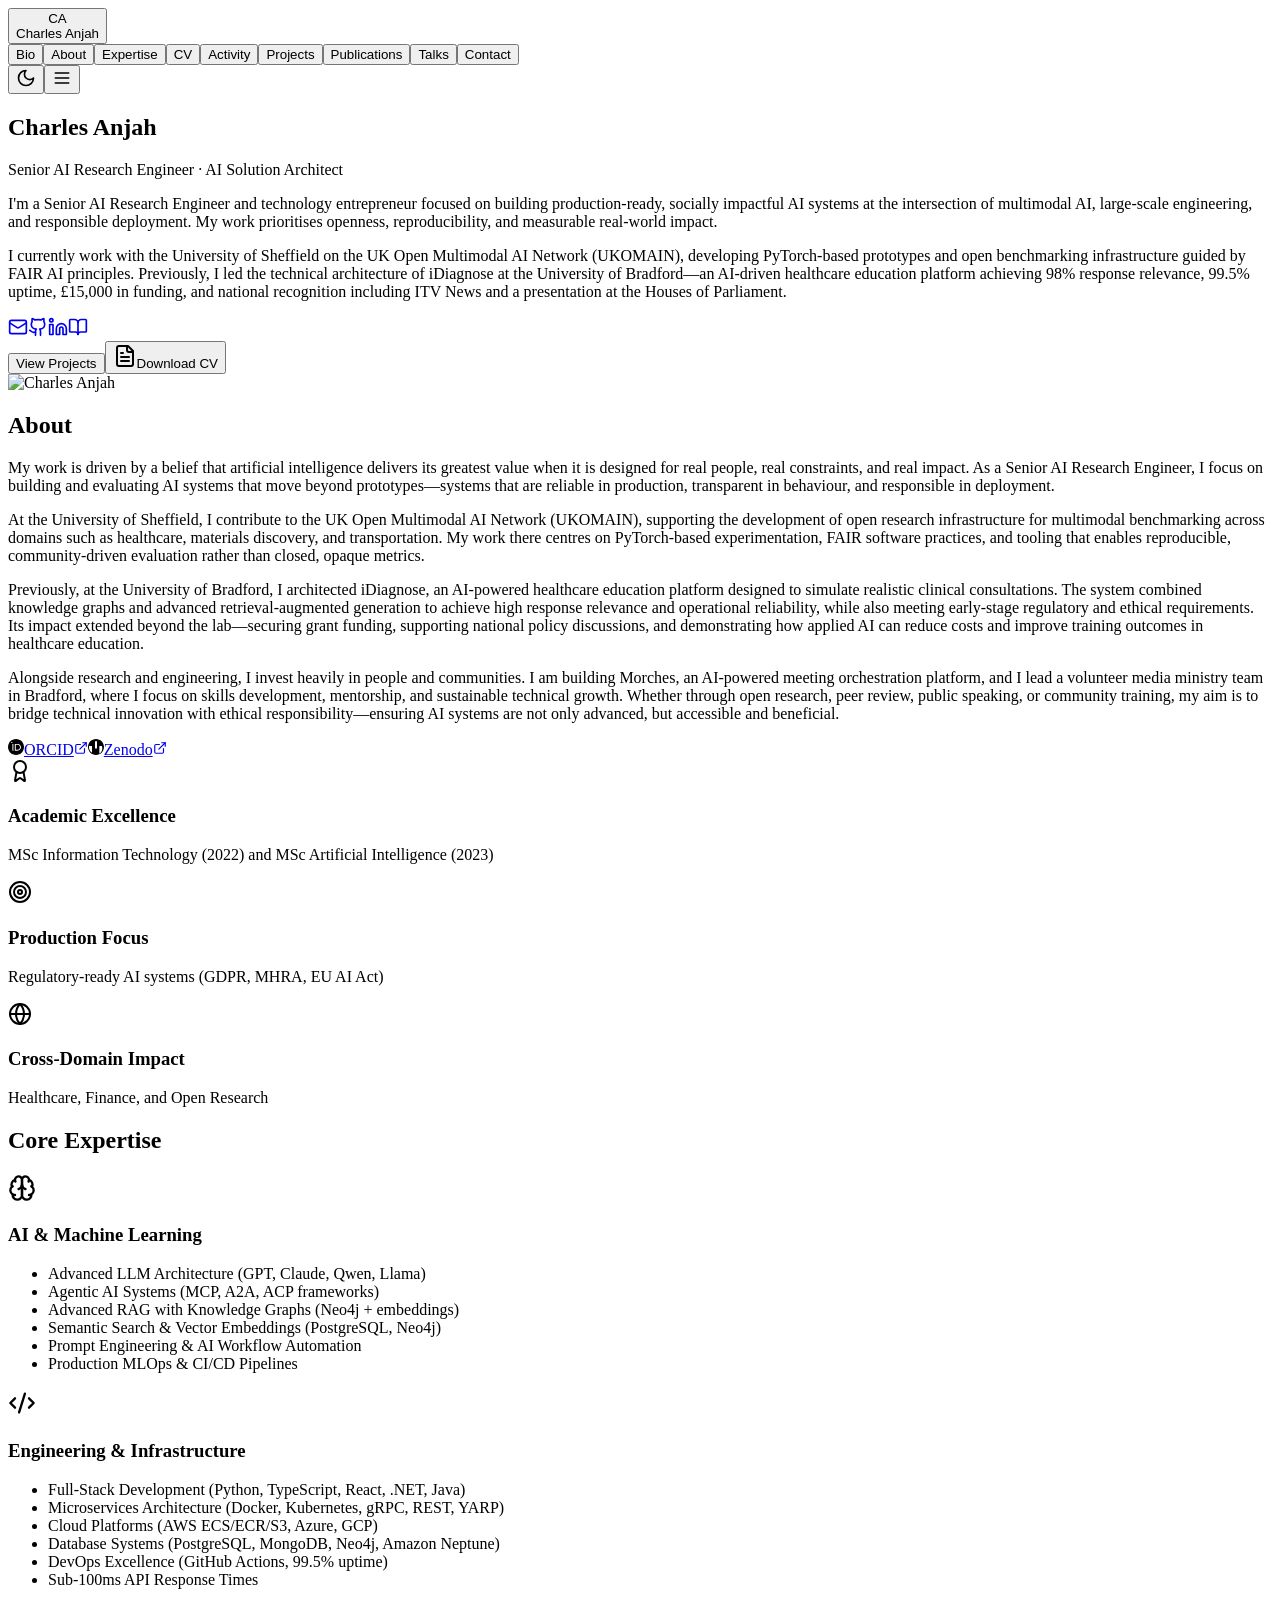
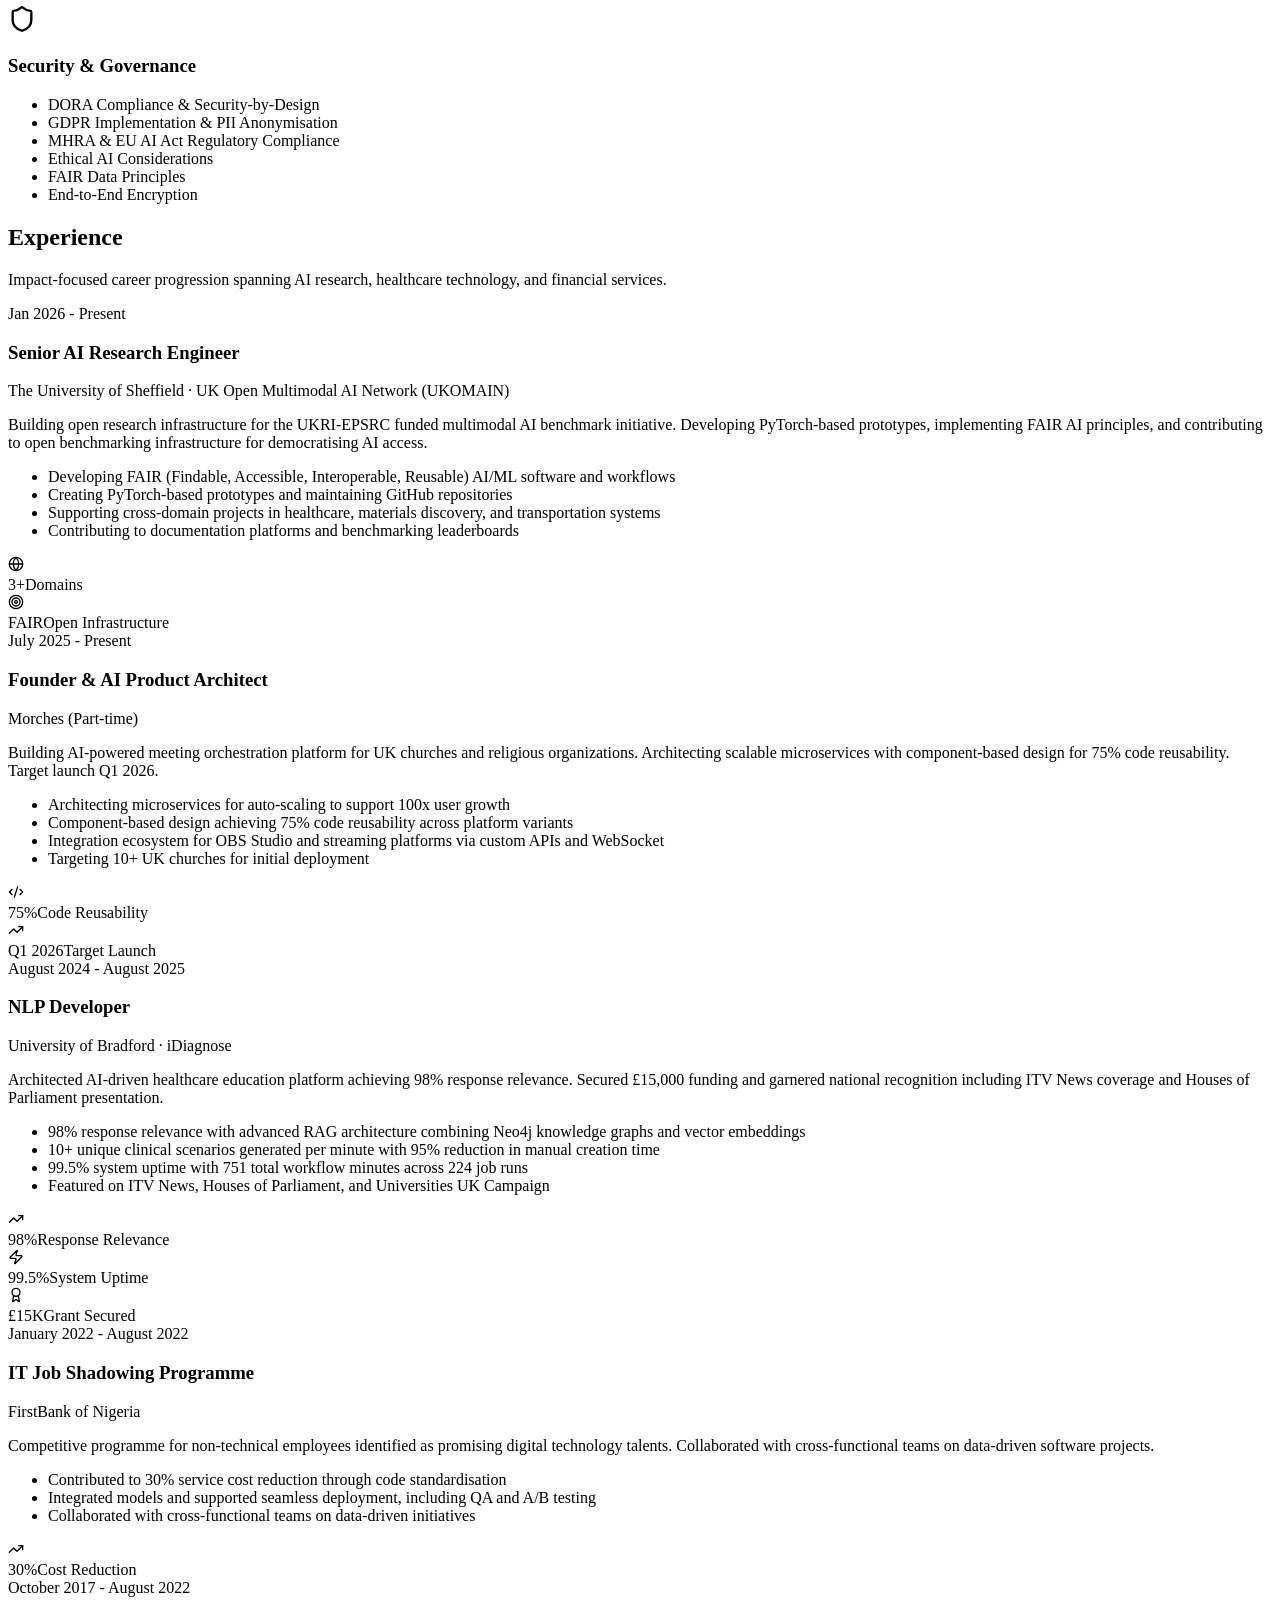
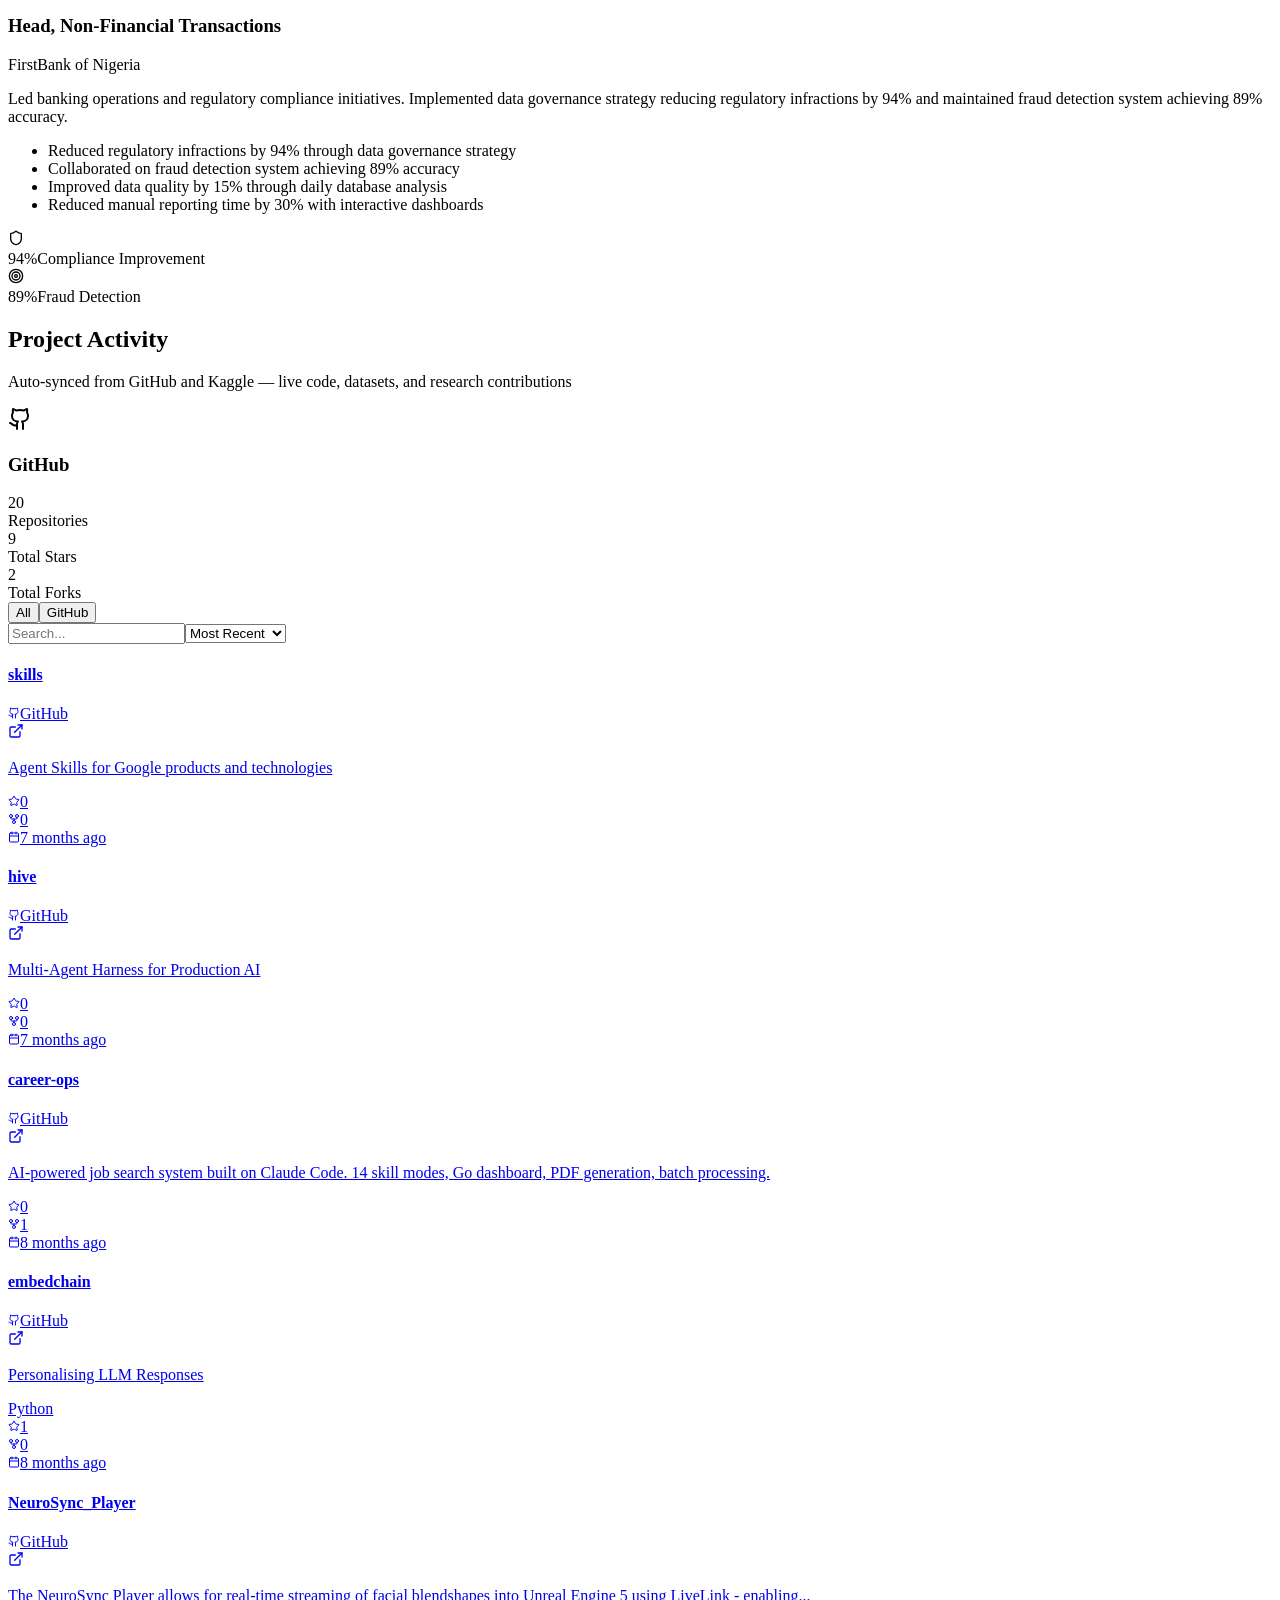
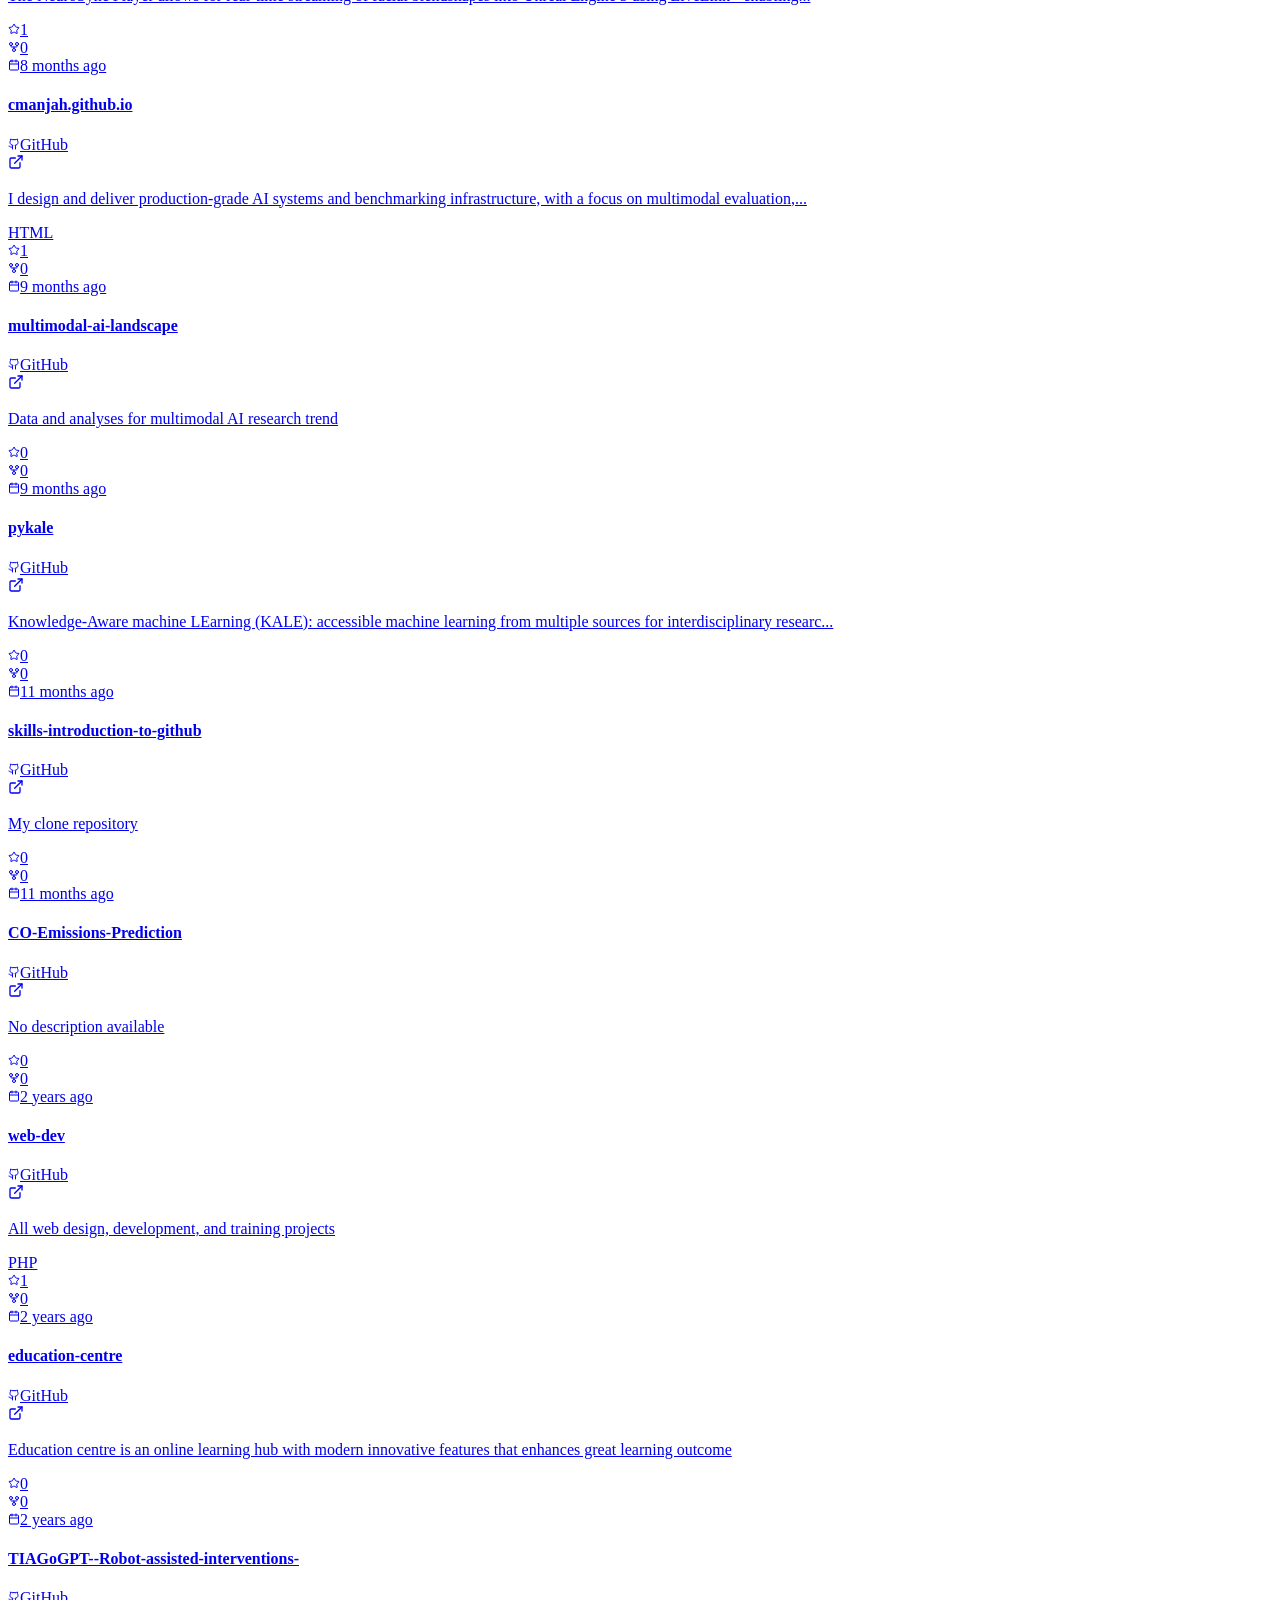
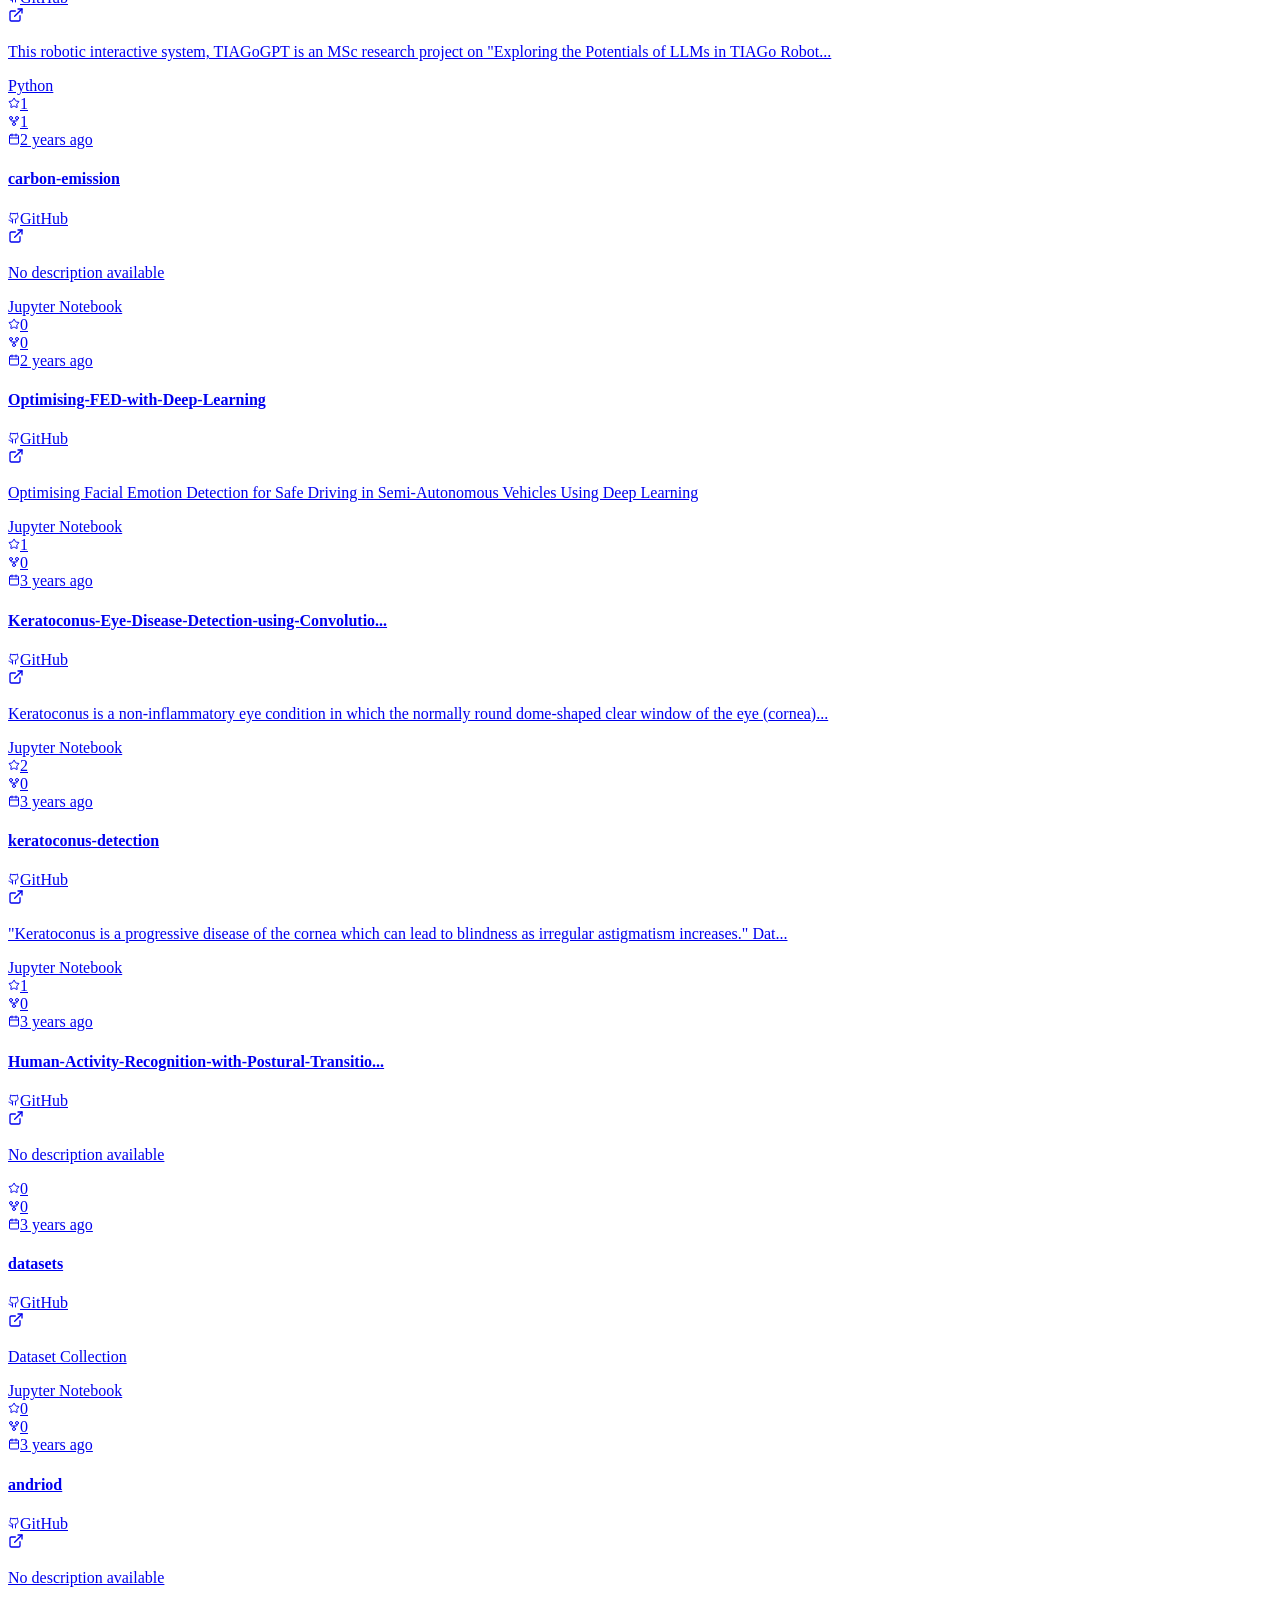
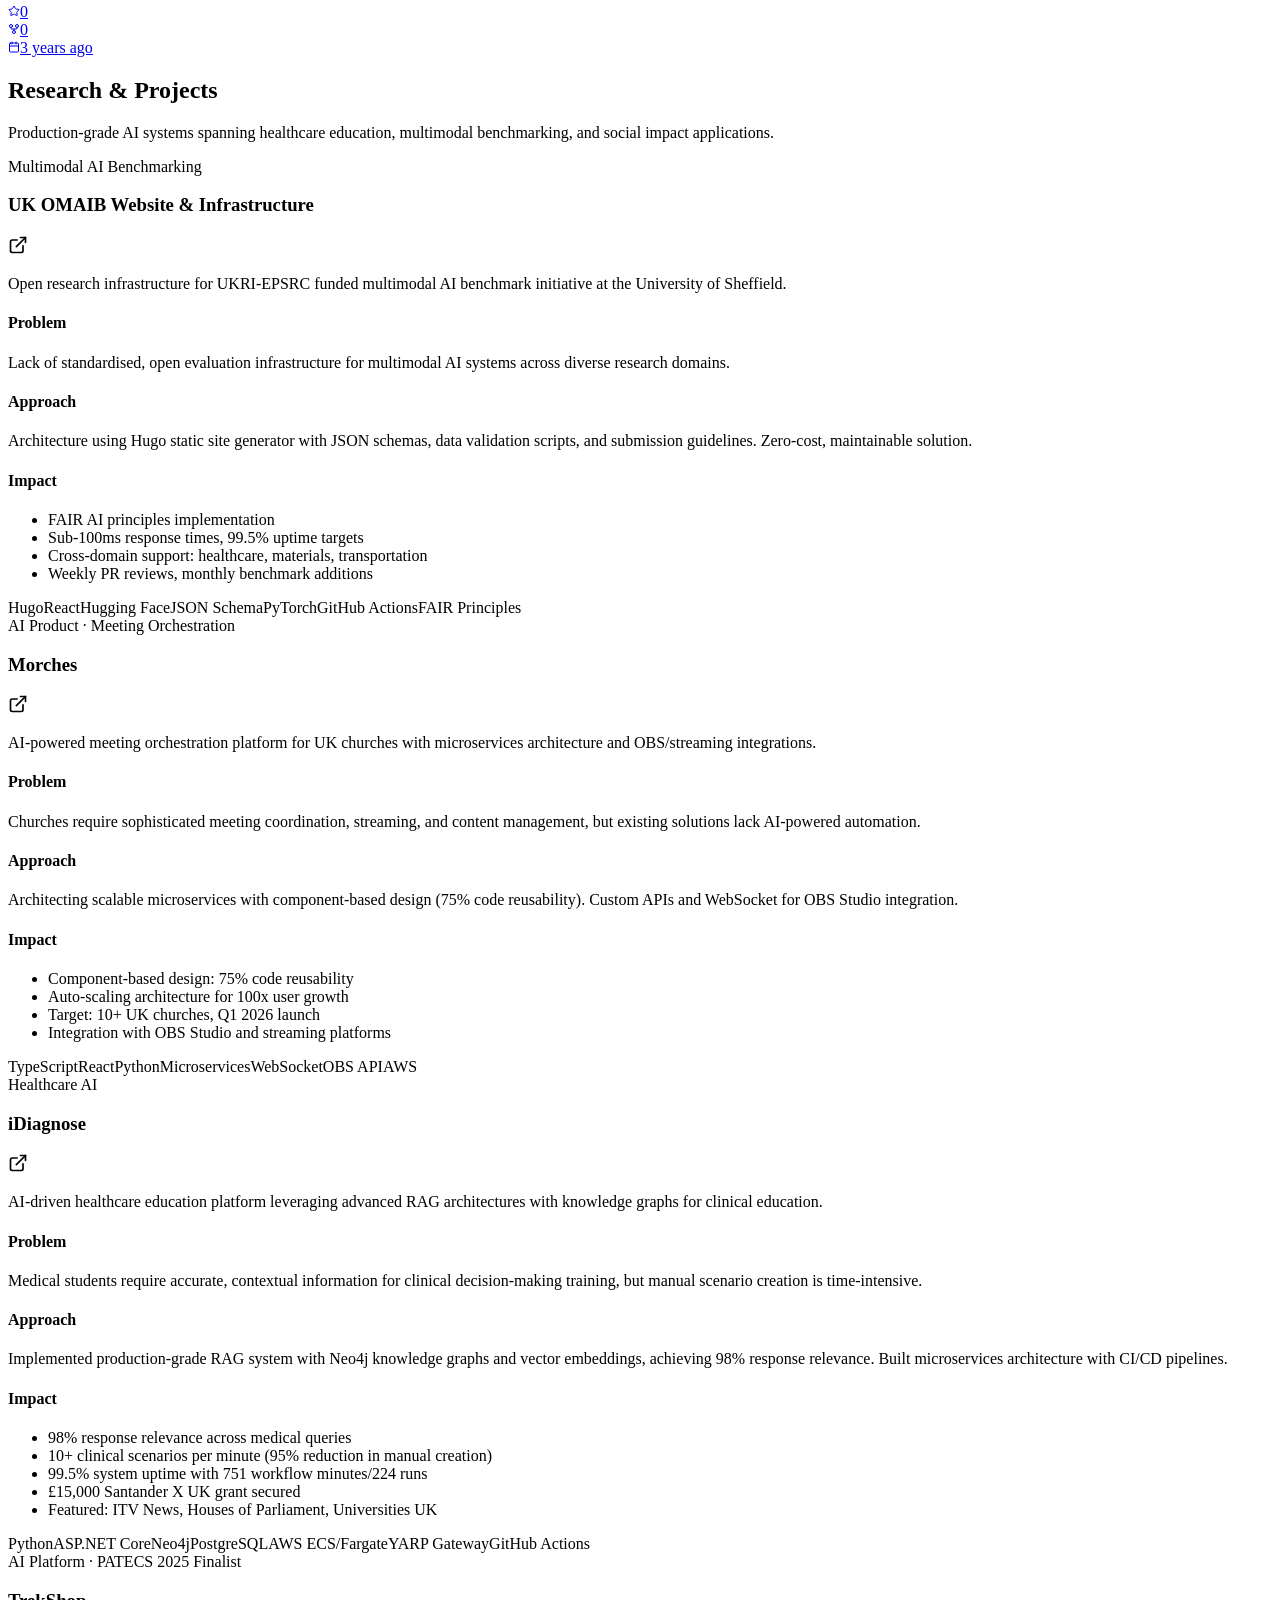
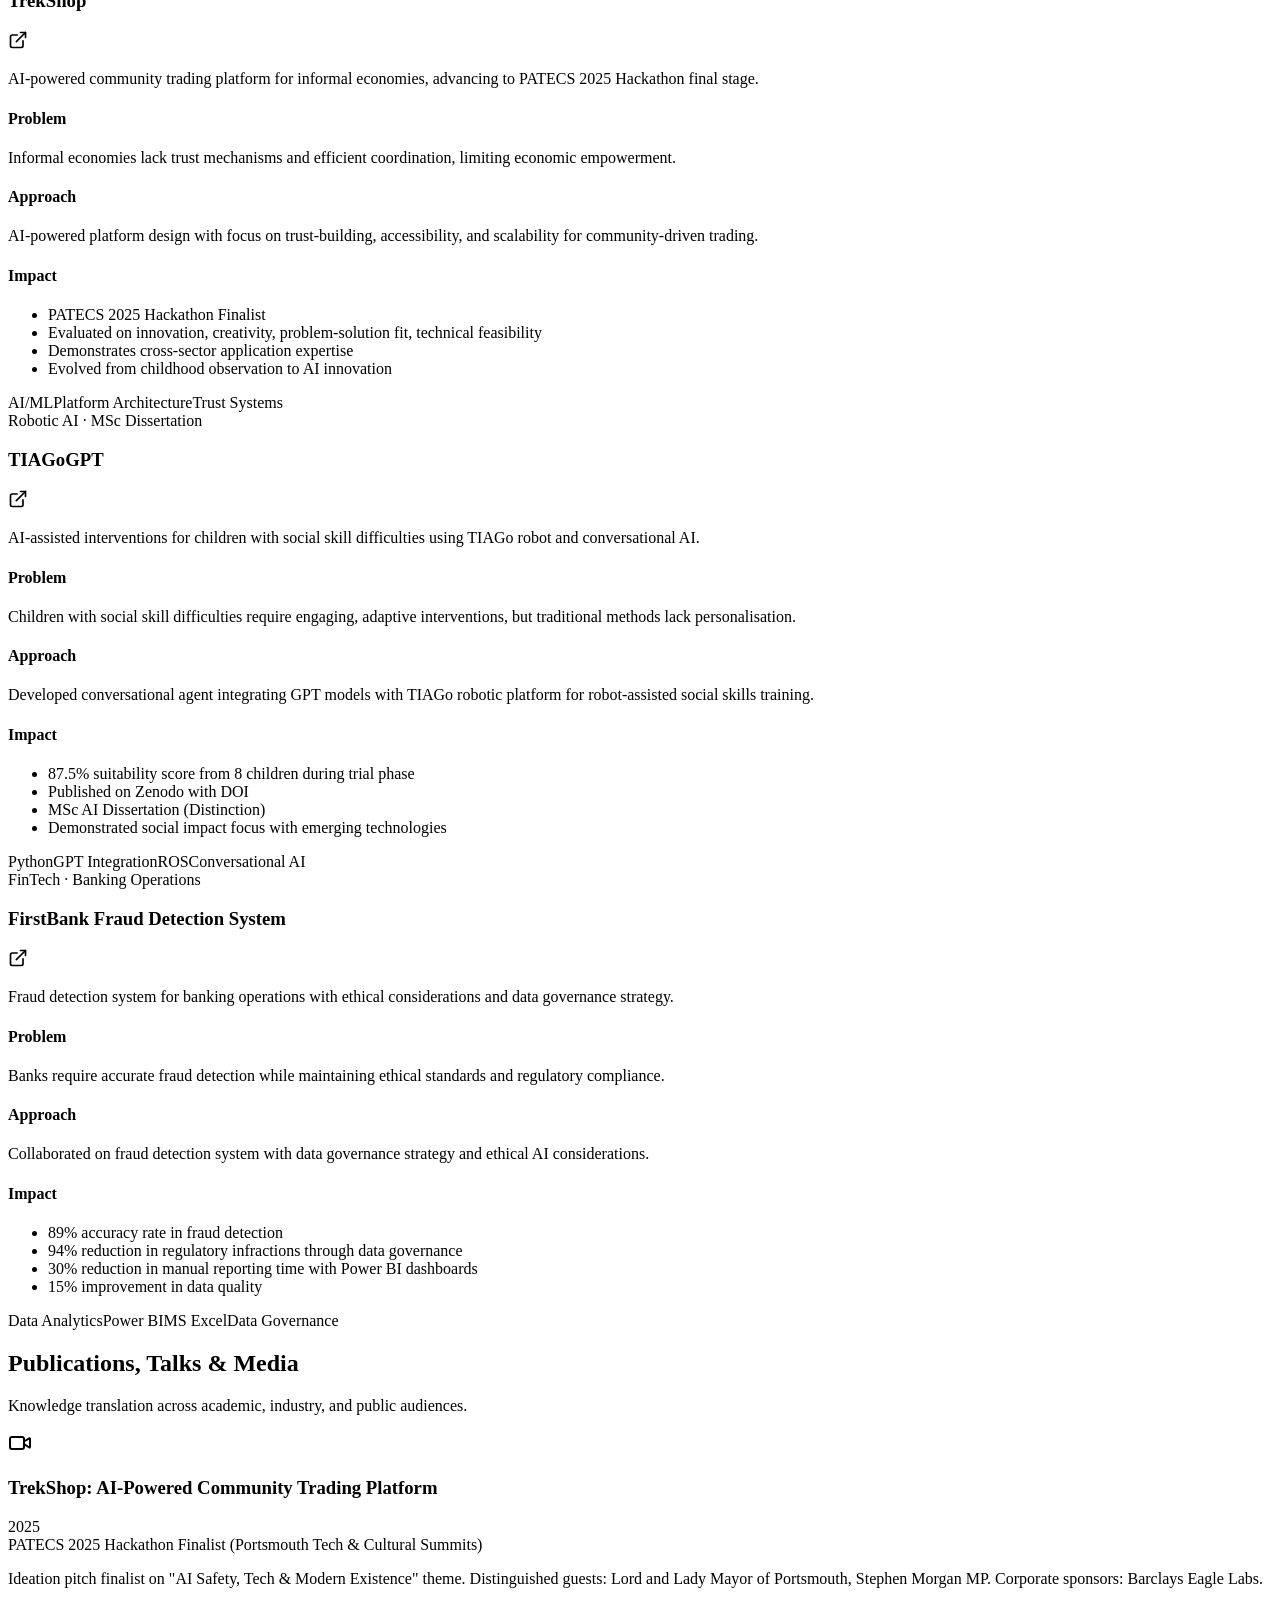
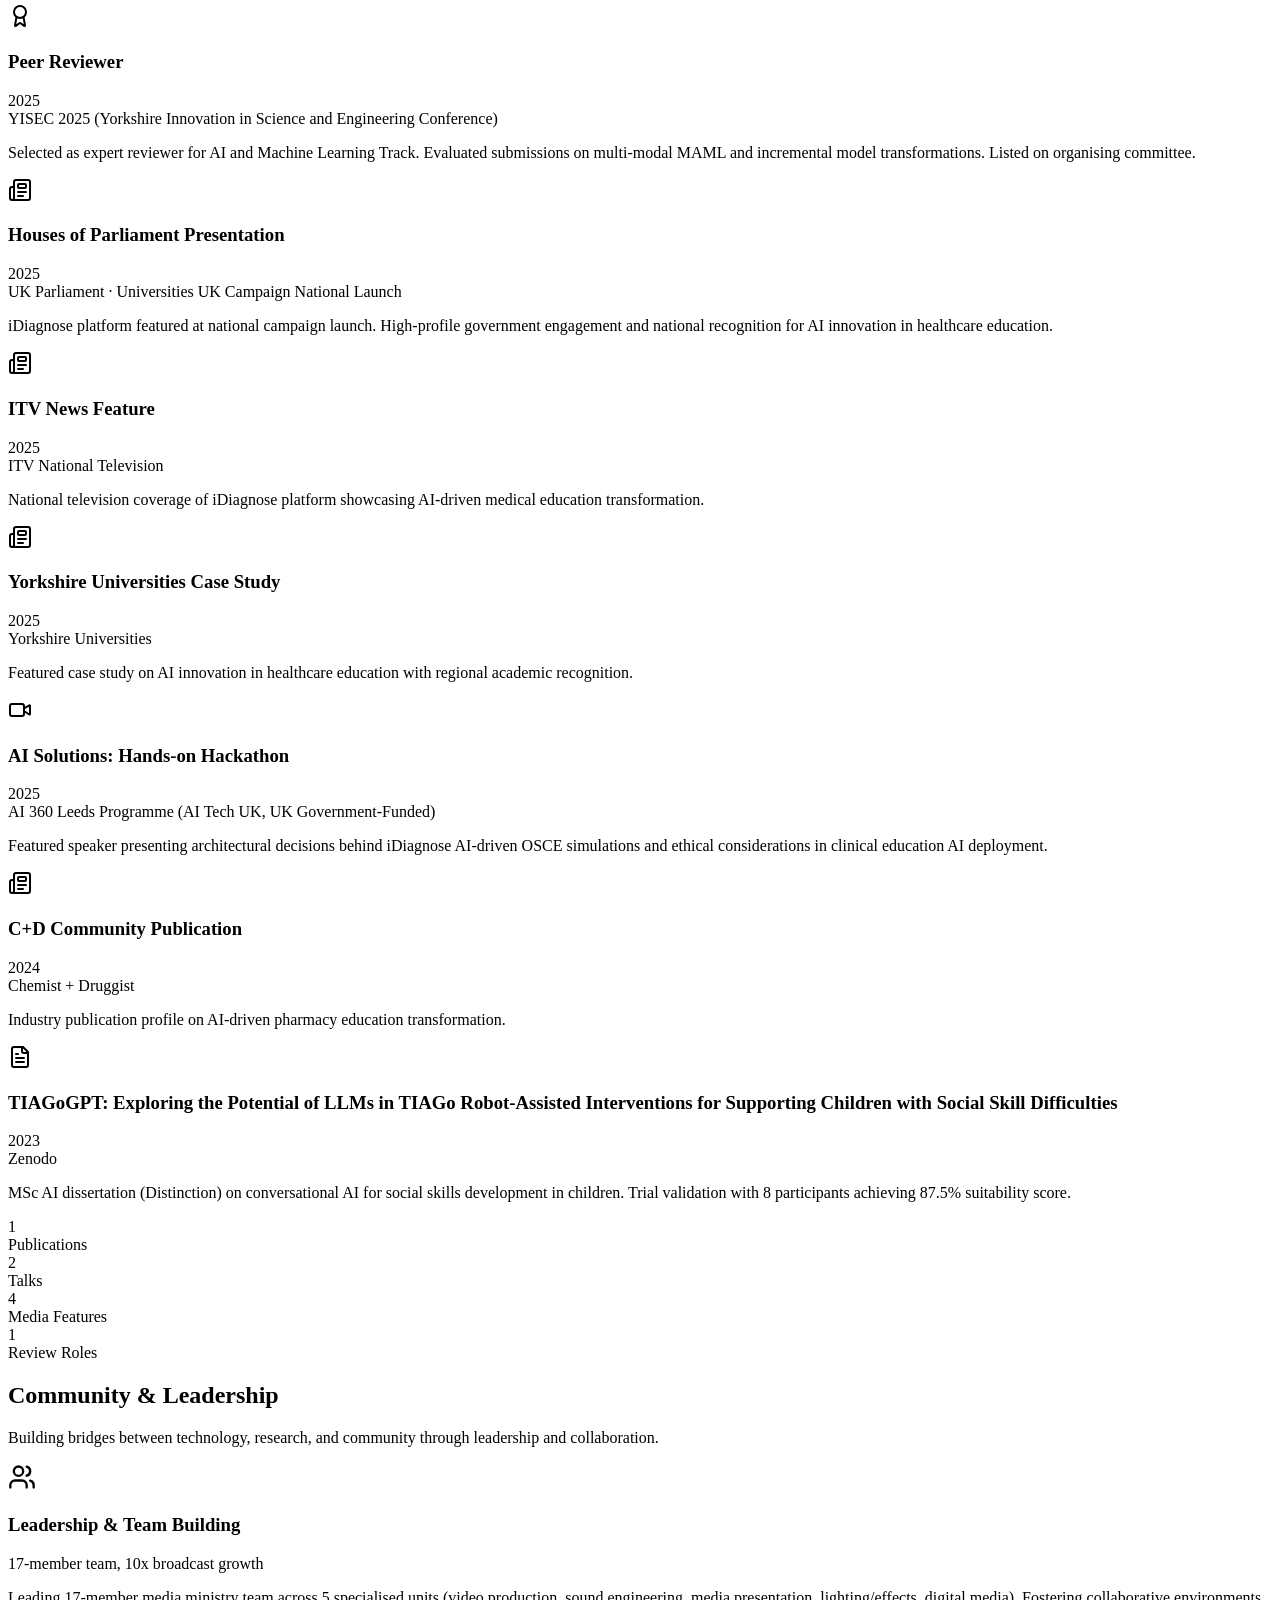
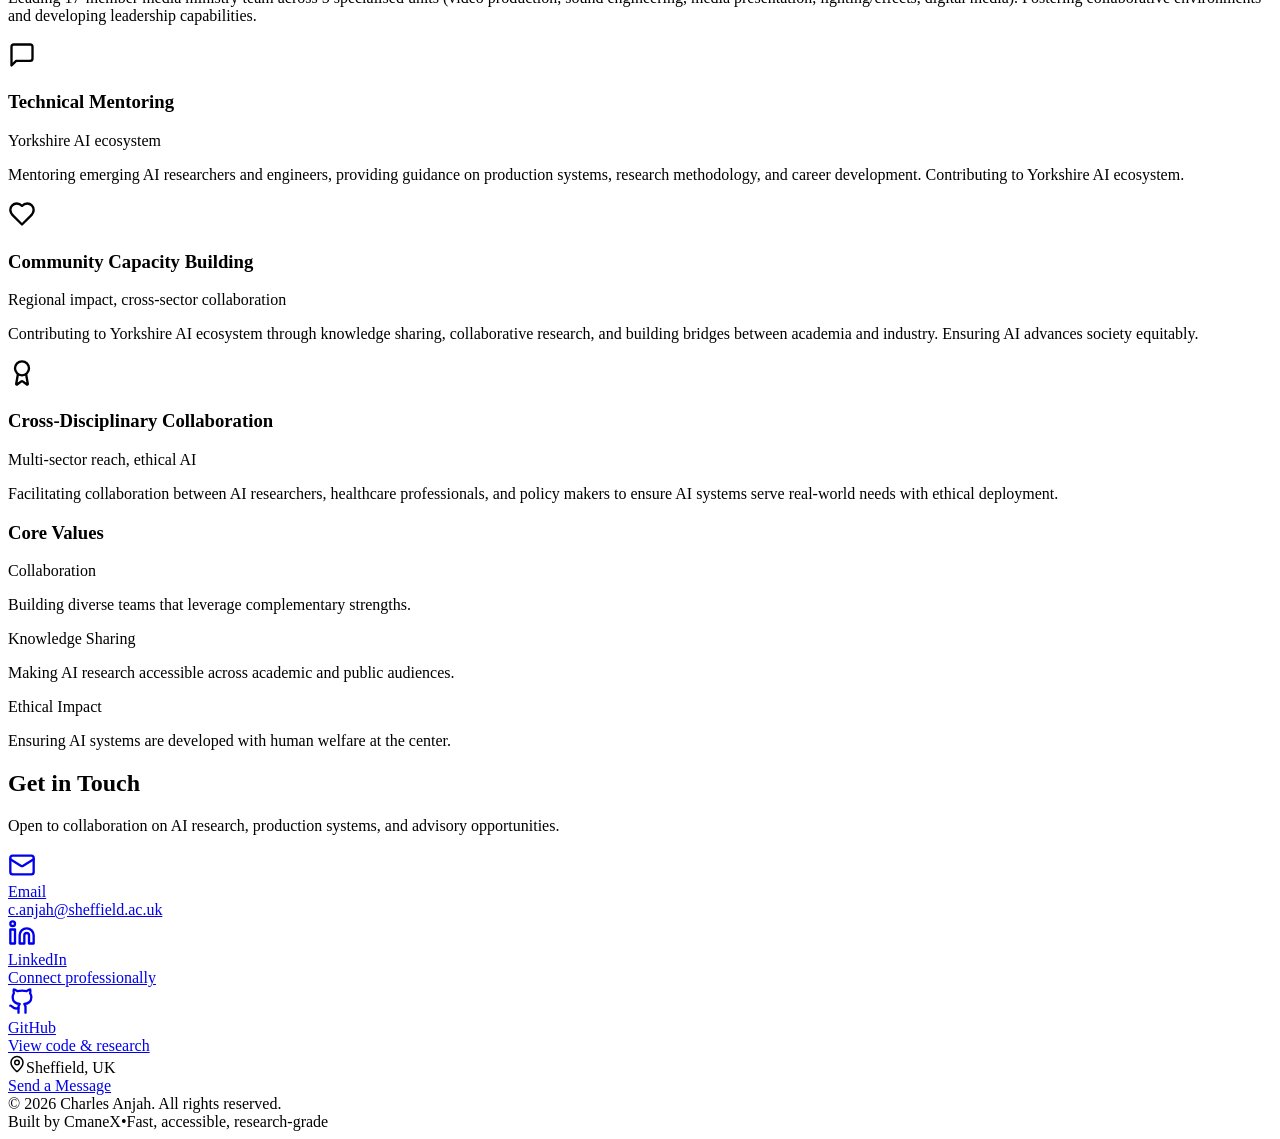
==== index.html @ e39457d5 "Deploy from private repo: 1af5c4f32edd1d74b4c5bba6a5da63ef5ef2d861 cmanjah/cmanjah-portfolio@1af5c4f" ====
<!doctype html>
<html lang="en">
  <head>
    <meta charset="UTF-8" />
    <link rel="icon" type="image/svg+xml" href="/favicon.svg" />
    <meta name="viewport" content="width=device-width, initial-scale=1.0" />
    <title>Charles Anjah Portfolio</title>
    <script type="module" crossorigin src="/assets/index-Sn7zxMi0.js"></script>
    <link rel="stylesheet" crossorigin href="/assets/index-D3axwQbO.css">
  </head>

  <body>
    <div id="root"></div>
  </body>
</html>
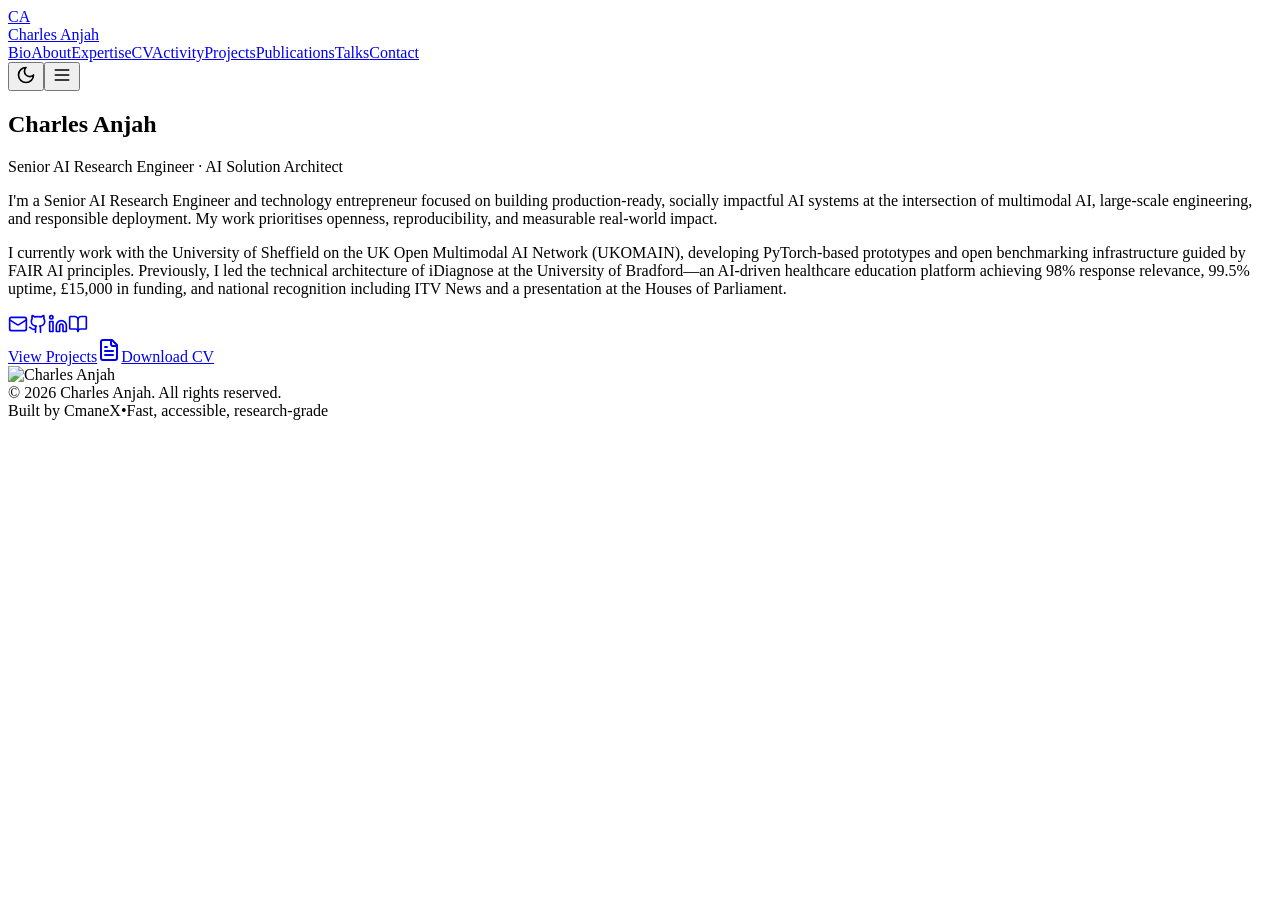
==== commit 4e42f293: "Deploy from private repo: 01ad861be427ab9f0db235af57909f44a6e4df7c cmanjah/cmanjah-portfolio@01ad861" ====
--- a/index.html
+++ b/index.html
@@ -4,8 +4,41 @@
     <meta charset="UTF-8" />
     <link rel="icon" type="image/svg+xml" href="/favicon.svg" />
     <meta name="viewport" content="width=device-width, initial-scale=1.0" />
-    <title>Charles Anjah Portfolio</title>
-    <script type="module" crossorigin src="/assets/index-Sn7zxMi0.js"></script>
+    <title>Charles Anjah</title>
+    <meta
+      name="description"
+      content="Portfolio of Charles Anjah, Senior AI Research Engineer and AI Solution Architect building production-grade AI systems across healthcare, finance, and open multimodal research."
+    />
+    <meta property="og:type" content="website" />
+    <meta property="og:title" content="Charles Anjah" />
+    <meta
+      property="og:description"
+      content="Portfolio of Charles Anjah, Senior AI Research Engineer and AI Solution Architect building production-grade AI systems across healthcare, finance, and open multimodal research."
+    />
+    <meta property="og:url" content="https://www.charlesanjah.com/" />
+    <meta name="twitter:card" content="summary_large_image" />
+    <meta name="twitter:title" content="Charles Anjah" />
+    <meta
+      name="twitter:description"
+      content="Portfolio of Charles Anjah, Senior AI Research Engineer and AI Solution Architect building production-grade AI systems across healthcare, finance, and open multimodal research."
+    />
+    <link rel="canonical" href="https://www.charlesanjah.com/" />
+    <script>
+      (function () {
+        const redirect = new URLSearchParams(window.location.search).get('p');
+        if (!redirect) return;
+
+        const normalizedPath = `/${redirect}`
+          .replace(/~and~/g, '&')
+          .replace(/\/{2,}/g, '/');
+
+        const query = new URLSearchParams(window.location.search).get('q');
+        const restoredQuery = query ? `?${query.replace(/~and~/g, '&')}` : '';
+
+        window.history.replaceState(null, '', `${normalizedPath}${restoredQuery}${window.location.hash}`);
+      })();
+    </script>
+    <script type="module" crossorigin src="/assets/index-B8qbqtTa.js"></script>
     <link rel="stylesheet" crossorigin href="/assets/index-D3axwQbO.css">
   </head>
 
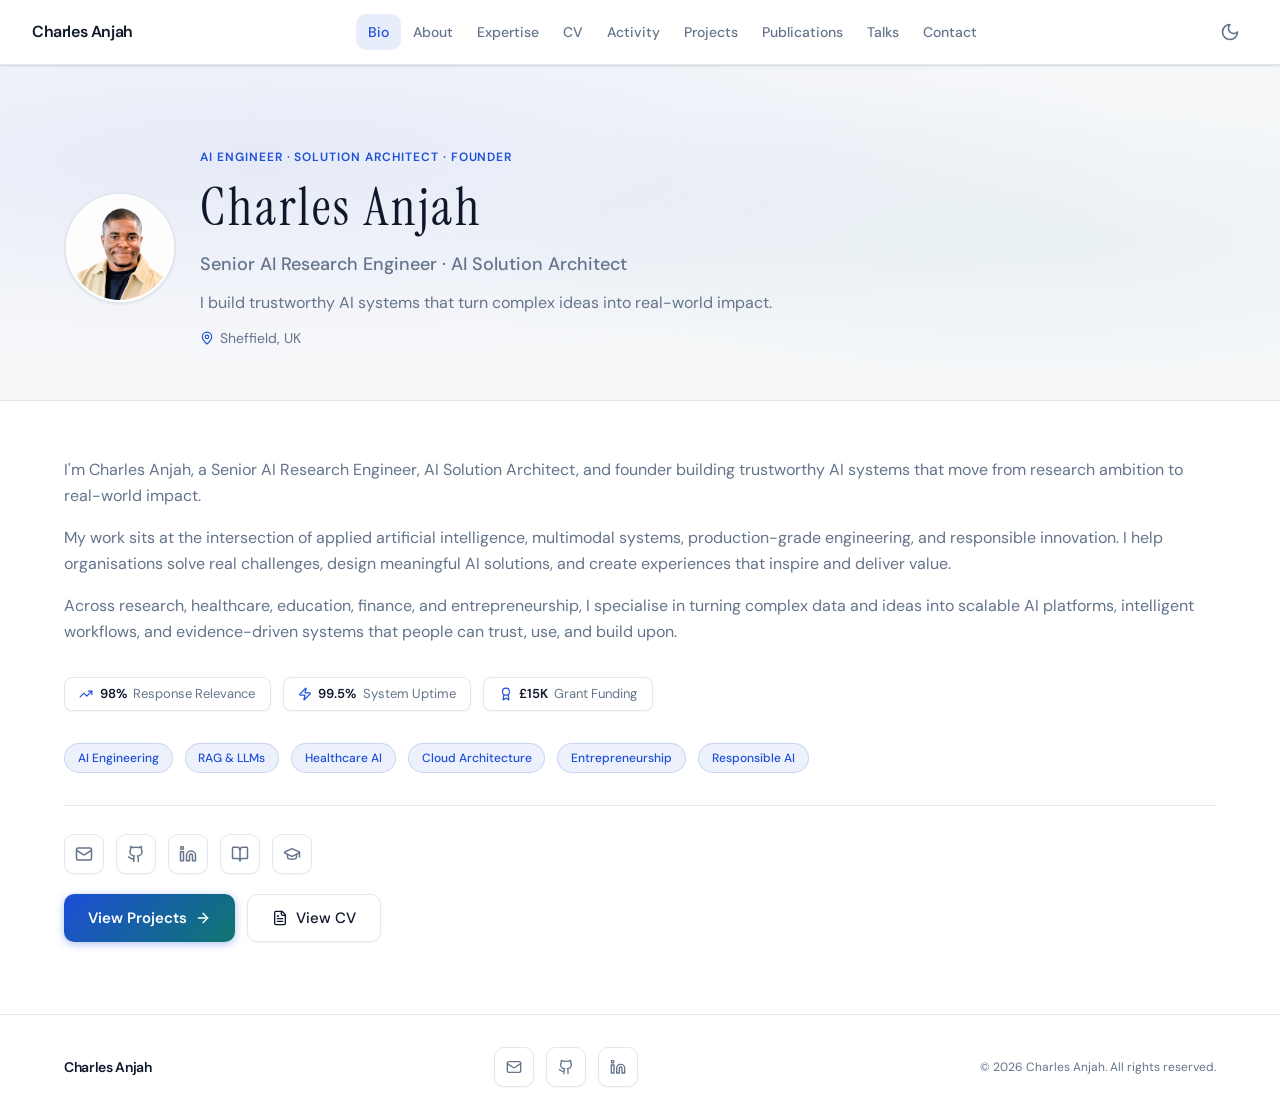
==== commit b3021a12: "Deploy from private repo: 08f4f0dc988ca8296fc5189e10a895c47b09366c cmanjah/cmanjah-portfolio@08f4f0d" ====
--- a/index.html
+++ b/index.html
@@ -3,43 +3,55 @@
   <head>
     <meta charset="UTF-8" />
     <link rel="icon" type="image/svg+xml" href="/favicon.svg" />
+    <link rel="preconnect" href="https://fonts.googleapis.com" />
+    <link rel="preconnect" href="https://fonts.gstatic.com" crossorigin />
+    <link
+      href="https://fonts.googleapis.com/css2?family=DM+Sans:ital,opsz,wght@0,9..40,400;0,9..40,500;0,9..40,600;0,9..40,700;1,9..40,400&family=Instrument+Serif:ital@0;1&display=swap"
+      rel="stylesheet"
+    />
     <meta name="viewport" content="width=device-width, initial-scale=1.0" />
-    <title>Charles Anjah</title>
+    <title>Charles Anjah — AI Engineer, Architect &amp; Founder</title>
     <meta
       name="description"
-      content="Portfolio of Charles Anjah, Senior AI Research Engineer and AI Solution Architect building production-grade AI systems across healthcare, finance, and open multimodal research."
+      content="Charles Anjah is a Senior AI Research Engineer, AI Solution Architect, and founder building trustworthy AI systems that turn complex ideas into real-world impact — across healthcare, research infrastructure, and entrepreneurship."
     />
+    <meta name="keywords" content="Charles Anjah, AI Research Engineer, AI Solution Architect, RAG, LLM, multimodal AI, healthcare AI, OMAIB, iDiagnose, Morches, Sheffield, responsible AI" />
+    <meta name="author" content="Charles Anjah" />
     <meta property="og:type" content="website" />
-    <meta property="og:title" content="Charles Anjah" />
+    <meta property="og:title" content="Charles Anjah — AI Engineer, Architect &amp; Founder" />
     <meta
       property="og:description"
-      content="Portfolio of Charles Anjah, Senior AI Research Engineer and AI Solution Architect building production-grade AI systems across healthcare, finance, and open multimodal research."
+      content="Charles Anjah is a Senior AI Research Engineer, AI Solution Architect, and founder building trustworthy AI systems that turn complex ideas into real-world impact."
     />
     <meta property="og:url" content="https://www.charlesanjah.com/" />
+    <meta property="og:site_name" content="Charles Anjah" />
     <meta name="twitter:card" content="summary_large_image" />
-    <meta name="twitter:title" content="Charles Anjah" />
+    <meta name="twitter:title" content="Charles Anjah — AI Engineer, Architect &amp; Founder" />
     <meta
       name="twitter:description"
-      content="Portfolio of Charles Anjah, Senior AI Research Engineer and AI Solution Architect building production-grade AI systems across healthcare, finance, and open multimodal research."
+      content="Charles Anjah is a Senior AI Research Engineer, AI Solution Architect, and founder building trustworthy AI systems that turn complex ideas into real-world impact."
     />
+    <meta name="twitter:creator" content="@charlesanjah" />
     <link rel="canonical" href="https://www.charlesanjah.com/" />
     <script>
       (function () {
         const redirect = new URLSearchParams(window.location.search).get('p');
         if (!redirect) return;
 
-        const normalizedPath = `/${redirect}`
-          .replace(/~and~/g, '&')
-          .replace(/\/{2,}/g, '/');
+        const normalizedPath = `/${redirect}`.replace(/~and~/g, '&').replace(/\/{2,}/g, '/');
 
         const query = new URLSearchParams(window.location.search).get('q');
         const restoredQuery = query ? `?${query.replace(/~and~/g, '&')}` : '';
 
-        window.history.replaceState(null, '', `${normalizedPath}${restoredQuery}${window.location.hash}`);
+        window.history.replaceState(
+          null,
+          '',
+          `${normalizedPath}${restoredQuery}${window.location.hash}`
+        );
       })();
     </script>
-    <script type="module" crossorigin src="/assets/index-B8qbqtTa.js"></script>
-    <link rel="stylesheet" crossorigin href="/assets/index-D3axwQbO.css">
+    <script type="module" crossorigin src="/assets/index-CH7joBWi.js"></script>
+    <link rel="stylesheet" crossorigin href="/assets/index-CaRvjHYX.css">
   </head>
 
   <body>
